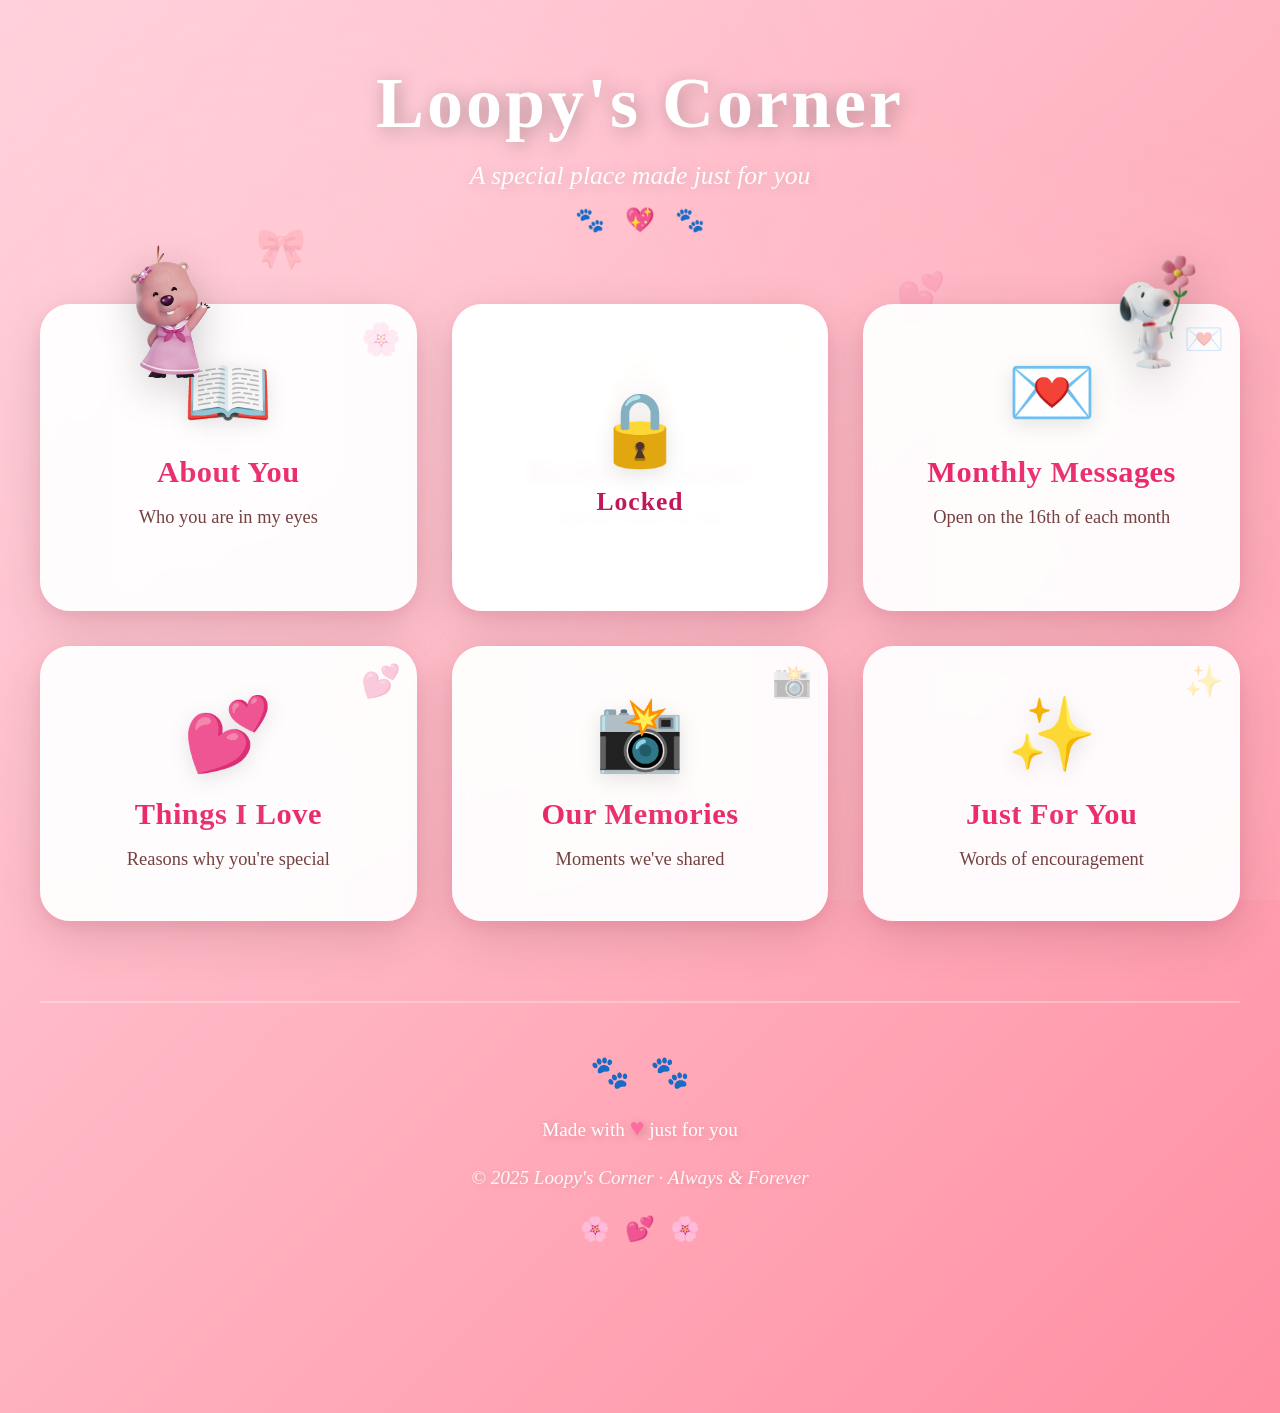
==== dashboard.html @ 28cb63eb "init project" ====
<!DOCTYPE html>
<html lang="en">
<head>
    <meta charset="UTF-8">
    <meta name="viewport" content="width=device-width, initial-scale=1.0">
    <title>Loopy's Place 💕</title>
    <link rel="stylesheet" href="styles.css">
    <link rel="stylesheet" href="dashboard-styles.css">
</head>
<body class="dashboard-page">
    <!-- Custom Cursor Trail Canvas -->
    <canvas id="cursorCanvas"></canvas>

    <!-- Floating Characters: Loopy & Snoopy with Flower -->
    <div class="floating-characters">
        <!-- Loopy - Left Side -->
        <div class="character loopy-char" style="--x: 8%; --y: 25%; --delay: 0s;">
            <img src="loopy.png" alt="Loopy" class="character-img">
            <div class="character-speech">Hi! 💕</div>
        </div>
        
        <!-- Snoopy with Flower - Right Side -->
        <div class="character snoopy-flower-char" style="--x: 85%; --y: 25%; --delay: 0.5s;">
            <img src="snoopy-flower.png" alt="Snoopy" class="character-img">
            <div class="character-speech">For you! 🌸</div>
        </div>
    </div>

    <!-- Floating Decorations -->
    <div class="floating-decorations">
        <span class="float-item flower" style="--delay: 0s; --x: 15%; --y: 45%;">🌸</span>
        <span class="float-item flower" style="--delay: 1.5s; --x: 88%; --y: 50%;">🌺</span>
        <span class="float-item flower" style="--delay: 2s; --x: 25%; --y: 75%;">🌼</span>
        <span class="float-item heart" style="--delay: 0.5s; --x: 70%; --y: 30%;">💕</span>
        <span class="float-item heart" style="--delay: 1s; --x: 35%; --y: 60%;">💖</span>
        <span class="float-item paw" style="--delay: 1.2s; --x: 50%; --y: 85%;">🐾</span>
        <span class="float-item bow" style="--delay: 0.8s; --x: 20%; --y: 25%;">🎀</span>
    </div>

    <!-- Main Dashboard Container -->
    <div class="dashboard-container">
        <!-- Header Section -->
        <div class="dashboard-header">
            <h1 class="dashboard-title">Loopy's Corner</h1>
            <p class="dashboard-subtitle">A special place made just for you</p>
            <div class="title-decoration">
                <span class="deco-paw">🐾</span>
                <span class="deco-heart">💖</span>
                <span class="deco-paw">🐾</span>
            </div>
        </div>

        <!-- Cards Grid -->
        <div class="cards-grid">
            <!-- About You Card -->
            <div class="dashboard-card" onclick="navigateTo('biography.html')" data-card="bio">
                <div class="card-decoration">🌸</div>
                <div class="card-icon">📖</div>
                <h3 class="card-title">About You</h3>
                <p class="card-description">Who you are in my eyes</p>
                <div class="card-hover-effect"></div>
                <div class="card-hearts"></div>
            </div>

            <!-- Birthday Corner Card (Locked until Jan 8) -->
            <div class="dashboard-card locked-card" id="birthdayCard" data-card="birthday">
                <div class="lock-overlay" id="lockOverlay">
                    <div class="lock-icon">🔒</div>
                    <div class="lock-text">Locked</div>
                </div>
                <div class="card-decoration">🎂</div>
                <div class="card-icon">🎂</div>
                <h3 class="card-title">Birthday Corner</h3>
                <p class="card-description">Special wishes for you</p>
                <div class="countdown-text" id="countdownText"></div>
                <div class="card-hover-effect"></div>
                <div class="card-hearts"></div>
            </div>

            <!-- Monthly Messages Card -->
            <div class="dashboard-card" onclick="navigateTo('monthly-messages.html')" data-card="messages">
                <div class="card-decoration">💌</div>
                <div class="card-icon">💌</div>
                <h3 class="card-title">Monthly Messages</h3>
                <p class="card-description">Open on the 16th of each month</p>
                <div class="card-hover-effect"></div>
                <div class="card-hearts"></div>
            </div>

            <!-- Things I Love Card -->
            <div class="dashboard-card" onclick="navigateTo('things-i-love.html')" data-card="love">
                <div class="card-decoration">💕</div>
                <div class="card-icon">💕</div>
                <h3 class="card-title">Things I Love</h3>
                <p class="card-description">Reasons why you're special</p>
                <div class="card-hover-effect"></div>
                <div class="card-hearts"></div>
            </div>

            <!-- Our Memories Card -->
            <div class="dashboard-card" onclick="navigateTo('memories.html')" data-card="memories">
                <div class="card-decoration">📸</div>
                <div class="card-icon">📸</div>
                <h3 class="card-title">Our Memories</h3>
                <p class="card-description">Moments we've shared</p>
                <div class="card-hover-effect"></div>
                <div class="card-hearts"></div>
            </div>

            <!-- Just For You Card -->
            <div class="dashboard-card" onclick="navigateTo('for-you.html')" data-card="foryou">
                <div class="card-decoration">✨</div>
                <div class="card-icon">✨</div>
                <h3 class="card-title">Just For You</h3>
                <p class="card-description">Words of encouragement</p>
                <div class="card-hover-effect"></div>
                <div class="card-hearts"></div>
            </div>
        </div>

        <!-- Footer -->
        <div class="dashboard-footer">
            <div class="footer-characters">
                <span class="footer-paw">🐾</span>
                <span class="footer-paw">🐾</span>
            </div>
            <p>Made with <span class="footer-heart">♥</span> just for you</p>
            <p class="footer-copyright">© 2025 Loopy's Corner · Always & Forever</p>
            <div class="footer-flowers">
                <span>🌸</span>
                <span>💕</span>
                <span>🌸</span>
            </div>
        </div>
    </div>

    <!-- JavaScript Files -->
    <script src="dashboard-interactive.js"></script>
    <script src="dashboard-script.js"></script>
</body>
</html>
---- styles.css ----
/* ============================================
   KAMILA'S WEBSITE - COMPLETE STYLES
   ============================================ */

/* Reset and Base Styles */
* {
    margin: 0;
    padding: 0;
    box-sizing: border-box;
}

body {
    font-family: 'Georgia', serif;
    background: linear-gradient(135deg, #ffd1dc 0%, #ffb3c1 50%, #ff8fa3 100%);
    min-height: 100vh;
    color: #4a0e0e;
    overflow-x: hidden;
}

/* ============================================
   LOGIN PAGE STYLES
   ============================================ */

.login-container {
    display: flex;
    justify-content: center;
    align-items: center;
    min-height: 100vh;
    padding: 20px;
}

.login-box {
    background: white;
    padding: 50px 40px;
    border-radius: 20px;
    box-shadow: 0 20px 60px rgba(0,0,0,0.2);
    text-align: center;
    max-width: 400px;
    width: 100%;
    animation: fadeIn 1s ease-in;
}

.login-title {
    font-size: 2em;
    color: #e91e63;
    margin-bottom: 30px;
    font-weight: normal;
}

.name-input {
    width: 100%;
    padding: 15px;
    font-size: 1.1em;
    border: 2px solid #ffb3c1;
    border-radius: 10px;
    margin-bottom: 20px;
    font-family: 'Georgia', serif;
    transition: border-color 0.3s ease;
}

.name-input:focus {
    outline: none;
    border-color: #e91e63;
}

.submit-btn {
    width: 100%;
    padding: 15px;
    font-size: 1.2em;
    background: linear-gradient(135deg, #e91e63 0%, #c2185b 100%);
    color: white;
    border: none;
    border-radius: 10px;
    cursor: pointer;
    font-family: 'Georgia', serif;
    transition: transform 0.2s ease, box-shadow 0.2s ease;
}

.submit-btn:hover {
    transform: translateY(-2px);
    box-shadow: 0 5px 20px rgba(233, 30, 99, 0.4);
}

.submit-btn:active {
    transform: translateY(0);
}

.error-message {
    color: #c2185b;
    font-size: 1em;
    margin-top: 15px;
    font-style: italic;
    min-height: 24px;
}

/* ============================================
   WELCOME ANIMATION PAGE
   ============================================ */

.welcome-container {
    position: fixed;
    top: 0;
    left: 0;
    width: 100%;
    height: 100vh;
    display: flex;
    justify-content: center;
    align-items: center;
    z-index: 1000;
}

.welcome-text-container {
    position: absolute;
    top: 70%;
    left: 50%;
    transform: translate(-50%, -50%);
    text-align: center;
    z-index: 1001;
}

.welcome-text {
    font-size: 2.5em;
    color: white;
    margin-bottom: 10px;
    text-shadow: 2px 2px 20px rgba(0,0,0,0.5), 0 0 40px rgba(233, 30, 99, 0.3);
    opacity: 0;
    transform: translateY(30px);
}

.welcome-home {
    font-size: 3.8em;
    color: white;
    font-weight: bold;
    text-shadow: 3px 3px 20px rgba(0,0,0,0.5), 0 0 50px rgba(233, 30, 99, 0.4);
    opacity: 0;
    transform: scale(0.8);
    letter-spacing: 2px;
}

/* ============================================
   MAIN WEBSITE STYLES
   ============================================ */

#mainWebsite {
    padding: 20px;
}

.container {
    max-width: 800px;
    margin: 0 auto;
}

/* Header Section */
.header {
    text-align: center;
    padding: 40px 20px;
    background: white;
    border-radius: 20px;
    box-shadow: 0 10px 30px rgba(0,0,0,0.1);
    margin-bottom: 30px;
    animation: fadeIn 1s ease-in;
}

.header h1 {
    font-size: 3em;
    color: #e91e63;
    margin-bottom: 10px;
    text-shadow: 2px 2px 4px rgba(233, 30, 99, 0.2);
}

.header p {
    font-size: 1.2em;
    color: #c2185b;
    font-style: italic;
}

/* Section Styles */
.section {
    background: white;
    padding: 30px;
    border-radius: 20px;
    box-shadow: 0 10px 30px rgba(0,0,0,0.1);
    margin-bottom: 30px;
    animation: slideUp 0.8s ease-out;
}

.section h2 {
    color: #e91e63;
    font-size: 2em;
    margin-bottom: 20px;
    text-align: center;
    border-bottom: 3px solid #ffb3c1;
    padding-bottom: 10px;
}

/* Birthday Message */
.birthday-message {
    font-size: 1.2em;
    line-height: 1.8;
    text-align: center;
    color: #5d1f1f;
}

.birthday-message p {
    margin-bottom: 15px;
}

/* 10 Facts List */
.facts-list {
    list-style: none;
    padding: 0;
}

.facts-list li {
    background: linear-gradient(135deg, #ffe0e9 0%, #ffd1dc 100%);
    padding: 20px;
    margin-bottom: 15px;
    border-radius: 15px;
    border-left: 5px solid #e91e63;
    font-size: 1.1em;
    line-height: 1.6;
    transition: transform 0.3s ease;
}

.facts-list li:hover {
    transform: translateX(10px);
}

.facts-list strong {
    color: #c2185b;
}

/* Monthly Message Section */
.monthly-message-section {
    text-align: center;
}

.date-display {
    font-size: 1.3em;
    color: #c2185b;
    margin-bottom: 20px;
    font-weight: bold;
}

.message-box {
    background: linear-gradient(135deg, #ffe0e9 0%, #ffd1dc 100%);
    padding: 30px;
    border-radius: 15px;
    border: 3px solid #e91e63;
    margin-top: 20px;
    min-height: 150px;
    display: flex;
    align-items: center;
    justify-content: center;
    font-size: 1.2em;
    line-height: 1.8;
    color: #5d1f1f;
}

.locked-message {
    color: #c2185b;
    font-style: italic;
}

/* Decorative Elements */
.paw-prints {
    text-align: center;
    font-size: 2em;
    margin: 20px 0;
    opacity: 0.3;
}

.hearts {
    text-align: center;
    font-size: 2em;
    margin: 20px 0;
    animation: pulse 2s ease-in-out infinite;
}

/* Footer */
.footer {
    text-align: center;
    color: white;
    margin-top: 40px;
    font-size: 1.1em;
    text-shadow: 2px 2px 4px rgba(0,0,0,0.3);
}

.footer p {
    margin-bottom: 10px;
}

/* ============================================
   MUSIC BUTTON
   ============================================ */

.music-button {
    position: fixed;
    bottom: 30px;
    right: 30px;
    width: 60px;
    height: 60px;
    border-radius: 50%;
    background: linear-gradient(135deg, #e91e63 0%, #c2185b 100%);
    color: white;
    border: none;
    font-size: 1.8em;
    cursor: pointer;
    box-shadow: 0 5px 20px rgba(233, 30, 99, 0.4);
    display: flex;
    align-items: center;
    justify-content: center;
    z-index: 9999;
    transition: transform 0.3s ease, box-shadow 0.3s ease;
}

.music-button:hover {
    transform: scale(1.1);
    box-shadow: 0 8px 30px rgba(233, 30, 99, 0.6);
}

.music-button:active {
    transform: scale(0.95);
}

.music-button.play-prompt {
    animation: pulse 2s ease-in-out infinite;
}

/* ============================================
   ANIMATIONS
   ============================================ */

@keyframes fadeIn {
    from { opacity: 0; }
    to { opacity: 1; }
}

@keyframes slideUp {
    from { 
        opacity: 0;
        transform: translateY(30px);
    }
    to { 
        opacity: 1;
        transform: translateY(0);
    }
}

@keyframes textFadeIn {
    from {
        opacity: 0;
        transform: translateY(20px);
    }
    to {
        opacity: 1;
        transform: translateY(0);
    }
}

@keyframes pulse {
    0%, 100% { transform: scale(1); }
    50% { transform: scale(1.1); }
}

@keyframes shake {
    0%, 100% { transform: translateX(0); }
    25% { transform: translateX(-10px); }
    50% { transform: translateX(10px); }
    75% { transform: translateX(-10px); }
}

/* ============================================
   RESPONSIVE DESIGN
   ============================================ */

@media (max-width: 600px) {
    .login-title {
        font-size: 1.5em;
    }
    
    .welcome-text {
        font-size: 1.8em;
    }
    
    .welcome-home {
        font-size: 2.5em;
    }
    
    .header h1 {
        font-size: 2em;
    }
    
    .section {
        padding: 20px;
    }
    
    .facts-list li {
        font-size: 1em;
    }
}
---- dashboard-styles.css ----
/* ============================================
   LOOPY'S CORNER - DASHBOARD STYLES
   FINAL CLEAN VERSION
   ============================================ */

/* ============================================
   BASE STYLES
   ============================================ */
.dashboard-page {
    background: linear-gradient(135deg, #ffd1dc 0%, #ffb3c1 50%, #ff8fa3 100%);
    min-height: 100vh;
    padding: 60px 20px 20px;
    position: relative;
    overflow-x: hidden;
    overflow-y: auto;
}

.dashboard-page::before {
    content: '';
    position: fixed;
    top: 0;
    left: 0;
    width: 100%;
    height: 100%;
    background-image: 
        radial-gradient(circle at 20% 50%, rgba(255, 255, 255, 0.1) 0%, transparent 50%),
        radial-gradient(circle at 80% 80%, rgba(255, 255, 255, 0.1) 0%, transparent 50%),
        radial-gradient(circle at 40% 20%, rgba(255, 255, 255, 0.05) 0%, transparent 50%);
    pointer-events: none;
    z-index: 0;
}

.dashboard-container {
    max-width: 1200px;
    margin: 0 auto;
    position: relative;
    z-index: 2;
    padding-bottom: 100px;
}

/* ============================================
   FLOATING CHARACTERS (Loopy & Snoopy)
   ============================================ */
.floating-characters {
    position: fixed;
    top: 0;
    left: 0;
    width: 100%;
    height: 100%;
    pointer-events: none;
    z-index: 3;
}

.character {
    position: absolute;
    left: var(--x);
    top: var(--y);
    pointer-events: all;
    cursor: pointer;
    transition: all 0.4s cubic-bezier(0.68, -0.55, 0.265, 1.55);
    animation: characterFloat 6s ease-in-out infinite;
    animation-delay: var(--delay);
}

.character-img {
    width: 120px;
    height: auto;
    filter: drop-shadow(0 10px 20px rgba(0,0,0,0.2));
    transition: all 0.4s ease;
}

.loopy-char .character-img {
    width: 140px;
}

.snoopy-flower-char .character-img {
    width: 130px;
}

.character:hover .character-img {
    filter: drop-shadow(0 15px 30px rgba(233, 30, 99, 0.4));
}

.character-speech {
    position: absolute;
    top: -50px;
    left: 50%;
    transform: translateX(-50%) translateY(0) scale(0.8);
    background: white;
    padding: 10px 20px;
    border-radius: 20px;
    box-shadow: 0 5px 20px rgba(0,0,0,0.2);
    font-size: 1.1em;
    color: #e91e63;
    font-weight: bold;
    white-space: nowrap;
    opacity: 0;
    transition: all 0.3s ease;
    pointer-events: none;
}

.character-speech::after {
    content: '';
    position: absolute;
    bottom: -10px;
    left: 50%;
    transform: translateX(-50%);
    width: 0;
    height: 0;
    border-left: 10px solid transparent;
    border-right: 10px solid transparent;
    border-top: 10px solid white;
}

/* ============================================
   FLOATING DECORATIONS
   ============================================ */
.floating-decorations {
    position: fixed;
    top: 0;
    left: 0;
    width: 100%;
    height: 100%;
    pointer-events: none;
    z-index: 1;
}

.float-item {
    position: absolute;
    font-size: 2.5em;
    opacity: 0.15;
    animation: float 8s ease-in-out infinite;
    animation-delay: var(--delay);
    left: var(--x);
    top: var(--y);
    filter: drop-shadow(0 0 10px rgba(255, 255, 255, 0.3));
}

.float-item.flower {
    font-size: 3em;
    opacity: 0.25;
    animation: floatRotate 10s ease-in-out infinite;
    animation-delay: var(--delay);
}

.float-item.heart {
    animation: floatPulse 6s ease-in-out infinite;
    animation-delay: var(--delay);
}

.float-item.paw {
    animation: floatBounce 7s ease-in-out infinite;
    animation-delay: var(--delay);
}

/* ============================================
   HEADER SECTION
   ============================================ */
.dashboard-header {
    text-align: center;
    margin-bottom: 70px;
    animation: fadeInDown 1.2s ease-out;
}

.dashboard-title {
    font-size: 4.5em;
    color: white;
    text-shadow: 
        3px 3px 20px rgba(0,0,0,0.3),
        0 0 40px rgba(255, 255, 255, 0.2);
    margin-bottom: 15px;
    font-weight: bold;
    letter-spacing: 3px;
    line-height: 1.2;
}

.dashboard-subtitle {
    font-size: 1.6em;
    color: rgba(255, 255, 255, 0.95);
    text-shadow: 2px 2px 15px rgba(0,0,0,0.2);
    font-style: italic;
    font-weight: 300;
}

.title-decoration {
    display: flex;
    justify-content: center;
    align-items: center;
    gap: 20px;
    margin-top: 15px;
    font-size: 1.5em;
}

.deco-paw {
    animation: pawWiggle 2s ease-in-out infinite;
    display: inline-block;
}

.deco-heart {
    animation: heartbeat 1.5s ease-in-out infinite;
    display: inline-block;
}

/* ============================================
   CARDS GRID
   ============================================ */
.cards-grid {
    display: grid;
    grid-template-columns: repeat(auto-fit, minmax(320px, 1fr));
    gap: 35px;
    margin-bottom: 80px;
}

/* ============================================
   DASHBOARD CARDS
   ============================================ */
.dashboard-card {
    background: rgba(255, 255, 255, 0.95);
    backdrop-filter: blur(10px);
    border-radius: 30px;
    padding: 45px 35px;
    text-align: center;
    position: relative;
    cursor: pointer;
    overflow: hidden;
    box-shadow: 
        0 15px 50px rgba(0,0,0,0.12),
        0 5px 15px rgba(233, 30, 99, 0.1);
    transition: all 0.5s cubic-bezier(0.175, 0.885, 0.32, 1.275);
    animation: fadeInUp 0.9s ease-out;
    animation-fill-mode: both;
    border: 1px solid rgba(255, 255, 255, 0.3);
}

.dashboard-card:nth-child(1) { animation-delay: 0.1s; }
.dashboard-card:nth-child(2) { animation-delay: 0.2s; }
.dashboard-card:nth-child(3) { animation-delay: 0.3s; }
.dashboard-card:nth-child(4) { animation-delay: 0.4s; }
.dashboard-card:nth-child(5) { animation-delay: 0.5s; }
.dashboard-card:nth-child(6) { animation-delay: 0.6s; }

.dashboard-card::before {
    content: '';
    position: absolute;
    top: -50%;
    left: -50%;
    width: 200%;
    height: 200%;
    background: linear-gradient(
        45deg,
        transparent 30%,
        rgba(255, 255, 255, 0.1) 50%,
        transparent 70%
    );
    transform: rotate(45deg);
    transition: all 0.6s ease;
}

.dashboard-card:hover::before {
    left: 100%;
}

.dashboard-card:hover {
    transform: translateY(-20px) scale(1.03);
    box-shadow: 
        0 25px 70px rgba(0,0,0,0.2),
        0 10px 30px rgba(233, 30, 99, 0.3);
}

.dashboard-card:active {
    transform: translateY(-15px) scale(1.01);
}

.card-hover-effect {
    position: absolute;
    top: 0;
    left: 0;
    width: 100%;
    height: 100%;
    background: linear-gradient(135deg, rgba(233, 30, 99, 0.08) 0%, rgba(194, 24, 91, 0.08) 100%);
    opacity: 0;
    transition: opacity 0.4s ease;
    pointer-events: none;
    border-radius: 30px;
}

.dashboard-card:hover .card-hover-effect {
    opacity: 1;
}

.card-icon {
    font-size: 4.5em;
    margin-bottom: 20px;
    display: inline-block;
    transition: all 0.5s cubic-bezier(0.68, -0.55, 0.265, 1.55);
    filter: drop-shadow(0 5px 10px rgba(0,0,0,0.1));
}

.dashboard-card:hover .card-icon {
    transform: scale(1.25) rotate(8deg);
    filter: drop-shadow(0 8px 15px rgba(233, 30, 99, 0.3));
}

.card-decoration {
    position: absolute;
    top: 15px;
    right: 15px;
    font-size: 2em;
    opacity: 0.3;
    transition: all 0.4s ease;
    animation: decorationFloat 3s ease-in-out infinite;
}

.dashboard-card:hover .card-decoration {
    opacity: 0.8;
    transform: scale(1.3) rotate(360deg);
}

.card-title {
    font-size: 1.9em;
    color: #e91e63;
    margin-bottom: 12px;
    font-weight: bold;
    letter-spacing: 0.5px;
}

.card-description {
    font-size: 1.15em;
    color: #5d1f1f;
    line-height: 1.7;
    opacity: 0.85;
}

.card-hearts {
    position: absolute;
    bottom: 0;
    left: 0;
    width: 100%;
    height: 100%;
    pointer-events: none;
    overflow: hidden;
}

/* ============================================
   LOCKED BIRTHDAY CARD
   ============================================ */
.locked-card {
    cursor: not-allowed;
    position: relative;
}

.locked-card:hover {
    transform: translateY(-12px) scale(1.02);
}

.lock-overlay {
    position: absolute;
    top: 0;
    left: 0;
    width: 100%;
    height: 100%;
    background: rgba(255, 255, 255, 0.97);
    backdrop-filter: blur(5px);
    display: flex;
    flex-direction: column;
    align-items: center;
    justify-content: center;
    z-index: 10;
    border-radius: 30px;
    transition: all 0.4s ease;
}

.locked-card:hover .lock-overlay {
    background: rgba(255, 255, 255, 0.99);
}

.lock-icon {
    font-size: 4.5em;
    margin-bottom: 15px;
    animation: lockShake 3s ease-in-out infinite;
    filter: drop-shadow(0 5px 10px rgba(0,0,0,0.1));
}

.lock-text {
    font-size: 1.6em;
    color: #c2185b;
    font-weight: bold;
    margin-bottom: 12px;
    letter-spacing: 1px;
}

.countdown-text {
    font-size: 1.1em;
    color: #e91e63;
    margin-top: 15px;
    font-weight: 500;
    padding: 8px 20px;
    background: rgba(233, 30, 99, 0.1);
    border-radius: 20px;
}

.dashboard-card.unlocked .lock-overlay {
    display: none;
}

.dashboard-card.unlocked {
    cursor: pointer;
    background: linear-gradient(135deg, #ffe0e9 0%, #ffd1dc 100%);
    border: 3px solid #e91e63;
    box-shadow: 
        0 15px 50px rgba(233, 30, 99, 0.25),
        0 0 0 4px rgba(233, 30, 99, 0.1);
}

.dashboard-card.unlocked .card-icon {
    animation: celebrate 1.5s ease-in-out infinite;
}

/* ============================================
   FOOTER
   ============================================ */
.dashboard-footer {
    text-align: center;
    margin-top: 80px;
    padding: 50px 20px;
    border-top: 2px solid rgba(255, 255, 255, 0.3);
    position: relative;
}

.footer-characters {
    display: flex;
    justify-content: center;
    gap: 20px;
    margin-bottom: 15px;
    font-size: 2em;
}

.footer-paw {
    animation: pawBounce 2s ease-in-out infinite;
    display: inline-block;
}

.footer-paw:nth-child(2) {
    animation-delay: 0.5s;
}

.dashboard-footer p {
    color: white;
    font-size: 1.2em;
    text-shadow: 2px 2px 10px rgba(0,0,0,0.2);
    margin-bottom: 10px;
    line-height: 1.8;
}

.footer-copyright {
    font-size: 1em;
    opacity: 0.9;
    font-style: italic;
}

.footer-heart {
    display: inline-block;
    animation: heartbeat 1.5s ease-in-out infinite;
    color: #ff6b9d;
    font-size: 1.3em;
}

.footer-flowers {
    display: flex;
    justify-content: center;
    gap: 15px;
    margin-top: 20px;
    font-size: 1.5em;
}

.footer-flowers span {
    animation: flowerSway 3s ease-in-out infinite;
    display: inline-block;
}

.footer-flowers span:nth-child(1) { animation-delay: 0s; }
.footer-flowers span:nth-child(2) { animation-delay: 0.5s; }
.footer-flowers span:nth-child(3) { animation-delay: 1s; }

/* ============================================
   ANIMATIONS
   ============================================ */
@keyframes characterFloat {
    0%, 100% { transform: translateY(0px) rotate(0deg); }
    25% { transform: translateY(-15px) rotate(3deg); }
    50% { transform: translateY(-5px) rotate(-2deg); }
    75% { transform: translateY(-20px) rotate(2deg); }
}

@keyframes float {
    0%, 100% { transform: translateY(0px) rotate(0deg); }
    33% { transform: translateY(-25px) rotate(5deg); }
    66% { transform: translateY(-15px) rotate(-5deg); }
}

@keyframes floatRotate {
    0%, 100% { transform: translateY(0px) rotate(0deg); opacity: 0.25; }
    50% { transform: translateY(-30px) rotate(180deg); opacity: 0.4; }
}

@keyframes floatPulse {
    0%, 100% { transform: translateY(0px) scale(1); opacity: 0.15; }
    50% { transform: translateY(-20px) scale(1.3); opacity: 0.3; }
}

@keyframes floatBounce {
    0%, 100% { transform: translateY(0px); }
    50% { transform: translateY(-40px); }
}

@keyframes fadeInDown {
    from { opacity: 0; transform: translateY(-60px); }
    to { opacity: 1; transform: translateY(0); }
}

@keyframes fadeInUp {
    from { opacity: 0; transform: translateY(60px); }
    to { opacity: 1; transform: translateY(0); }
}

@keyframes pawWiggle {
    0%, 100% { transform: rotate(0deg); }
    25% { transform: rotate(-15deg); }
    75% { transform: rotate(15deg); }
}

@keyframes heartbeat {
    0%, 100% { transform: scale(1); }
    25% { transform: scale(1.2); }
    50% { transform: scale(1); }
}

@keyframes decorationFloat {
    0%, 100% { transform: translateY(0px); }
    50% { transform: translateY(-10px); }
}

@keyframes lockShake {
    0%, 100% { transform: rotate(0deg); }
    10% { transform: rotate(-8deg); }
    20% { transform: rotate(8deg); }
    30% { transform: rotate(-8deg); }
    40% { transform: rotate(8deg); }
    50% { transform: rotate(0deg); }
}

@keyframes celebrate {
    0%, 100% { transform: scale(1) rotate(0deg); }
    25% { transform: scale(1.15) rotate(-8deg); }
    75% { transform: scale(1.15) rotate(8deg); }
}

@keyframes pawBounce {
    0%, 100% { transform: translateY(0); }
    50% { transform: translateY(-10px); }
}

@keyframes flowerSway {
    0%, 100% { transform: rotate(-5deg); }
    50% { transform: rotate(5deg); }
}

/* ============================================
   SCROLLBAR STYLING
   ============================================ */
.dashboard-page::-webkit-scrollbar {
    width: 12px;
}

.dashboard-page::-webkit-scrollbar-track {
    background: rgba(255, 255, 255, 0.1);
}

.dashboard-page::-webkit-scrollbar-thumb {
    background: rgba(233, 30, 99, 0.5);
    border-radius: 10px;
}

.dashboard-page::-webkit-scrollbar-thumb:hover {
    background: rgba(233, 30, 99, 0.7);
}

/* ============================================
   RESPONSIVE DESIGN
   ============================================ */
@media (max-width: 768px) {
    .dashboard-title {
        font-size: 2.8em;
        letter-spacing: 1px;
    }
    
    .dashboard-subtitle {
        font-size: 1.3em;
    }
    
    .cards-grid {
        grid-template-columns: 1fr;
        gap: 25px;
    }
    
    .dashboard-card {
        padding: 35px 25px;
    }
    
    .card-icon {
        font-size: 3.5em;
    }
    
    .card-title {
        font-size: 1.6em;
    }
    
    .float-item {
        font-size: 1.8em;
    }
    
    .character-img {
        width: 80px !important;
    }
    
    .loopy-char .character-img {
        width: 90px !important;
    }
}

@media (max-width: 480px) {
    .dashboard-page {
        padding: 40px 15px 15px;
    }
    
    .dashboard-title {
        font-size: 2.2em;
    }
    
    .dashboard-subtitle {
        font-size: 1.1em;
    }
    
    .dashboard-header {
        margin-bottom: 50px;
    }
    
    .floating-decorations,
    .floating-characters {
        display: none;
    }
    
    .dashboard-footer {
        margin-top: 60px;
        padding: 30px 15px;
    }
}
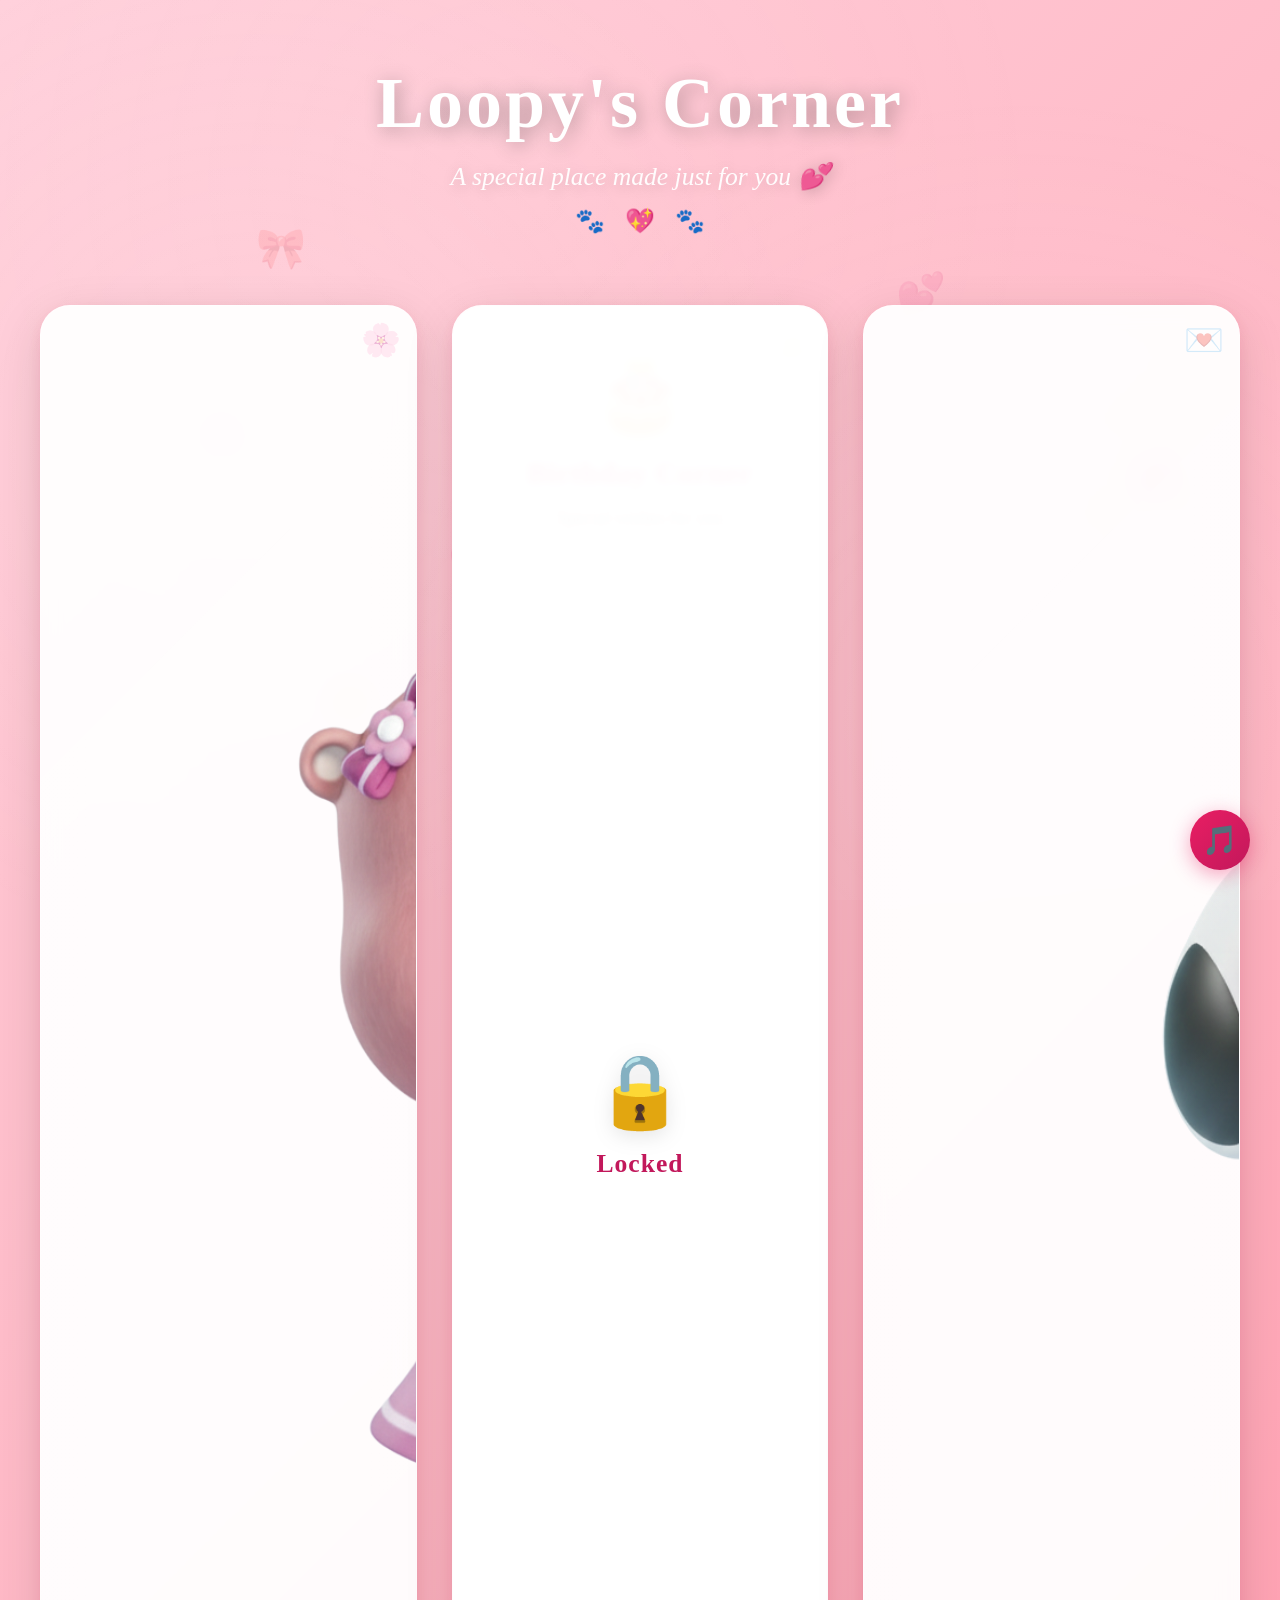
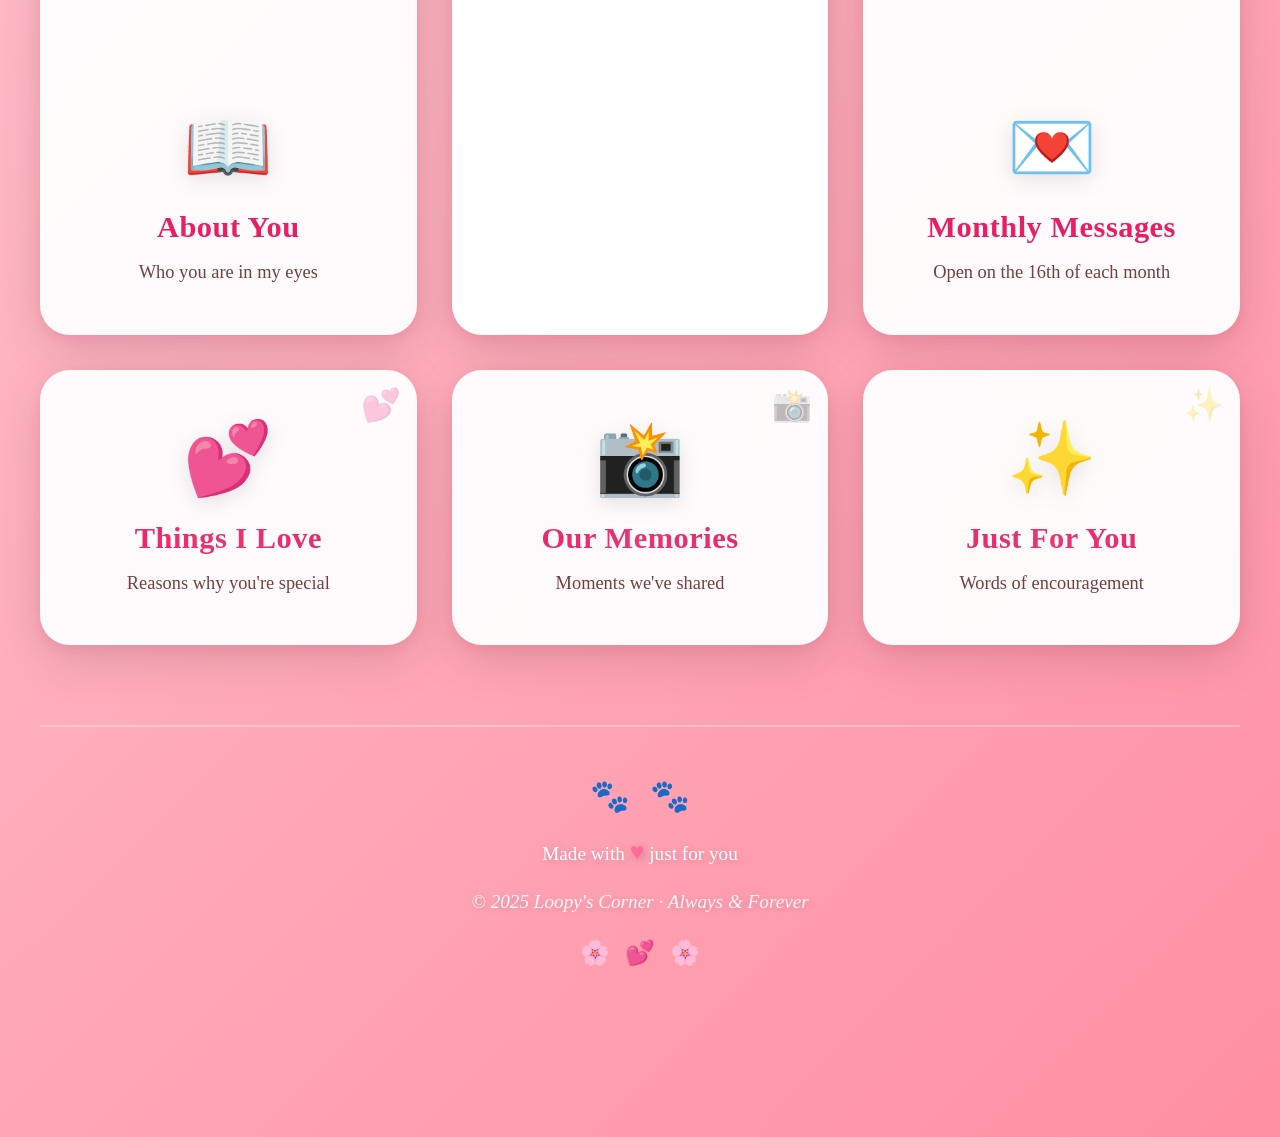
==== commit e64377f7: "update musik lagi" ====
--- a/dashboard.html
+++ b/dashboard.html
@@ -10,21 +10,6 @@
 <body class="dashboard-page">
     <!-- Custom Cursor Trail Canvas -->
     <canvas id="cursorCanvas"></canvas>
-
-    <!-- Floating Characters: Loopy & Snoopy with Flower -->
-    <div class="floating-characters">
-        <!-- Loopy - Left Side -->
-        <div class="character loopy-char" style="--x: 8%; --y: 25%; --delay: 0s;">
-            <img src="loopy.png" alt="Loopy" class="character-img">
-            <div class="character-speech">Hi! 💕</div>
-        </div>
-        
-        <!-- Snoopy with Flower - Right Side -->
-        <div class="character snoopy-flower-char" style="--x: 85%; --y: 25%; --delay: 0.5s;">
-            <img src="snoopy-flower.png" alt="Snoopy" class="character-img">
-            <div class="character-speech">For you! 🌸</div>
-        </div>
-    </div>
 
     <!-- Floating Decorations -->
     <div class="floating-decorations">
@@ -42,7 +27,7 @@
         <!-- Header Section -->
         <div class="dashboard-header">
             <h1 class="dashboard-title">Loopy's Corner</h1>
-            <p class="dashboard-subtitle">A special place made just for you</p>
+            <p class="dashboard-subtitle">A special place made just for you 💕</p>
             <div class="title-decoration">
                 <span class="deco-paw">🐾</span>
                 <span class="deco-heart">💖</span>
@@ -54,6 +39,11 @@
         <div class="cards-grid">
             <!-- About You Card -->
             <div class="dashboard-card" onclick="navigateTo('biography.html')" data-card="bio">
+                <!-- Loopy Character on this card -->
+                <div class="card-character loopy-card-char">
+                    <img src="loopy.png" alt="Loopy" class="card-character-img">
+                    <div class="character-speech">Hi! 💕</div>
+                </div>
                 <div class="card-decoration">🌸</div>
                 <div class="card-icon">📖</div>
                 <h3 class="card-title">About You</h3>
@@ -79,6 +69,11 @@
 
             <!-- Monthly Messages Card -->
             <div class="dashboard-card" onclick="navigateTo('monthly-messages.html')" data-card="messages">
+                <!-- Snoopy with Flower Character on this card -->
+                <div class="card-character snoopy-card-char">
+                    <img src="snoopy-flower.png" alt="Snoopy" class="card-character-img">
+                    <div class="character-speech">For you! 🌸</div>
+                </div>
                 <div class="card-decoration">💌</div>
                 <div class="card-icon">💌</div>
                 <h3 class="card-title">Monthly Messages</h3>
@@ -135,7 +130,26 @@
     </div>
 
     <!-- JavaScript Files -->
+    <script src="music.js"></script>
     <script src="dashboard-interactive.js"></script>
     <script src="dashboard-script.js"></script>
+    
+    <!-- Auto-start music on dashboard -->
+    <script>
+        // Wait for music player to be ready
+        window.addEventListener('load', function() {
+            setTimeout(function() {
+                if (typeof musicPlayer !== 'undefined') {
+                    console.log('Dashboard loaded - checking music...');
+                    // If music wasn't already playing, start it
+                    const wasPlaying = sessionStorage.getItem('musicPlaying');
+                    if (wasPlaying !== 'true') {
+                        console.log('Starting music on dashboard...');
+                        musicPlayer.play();
+                    }
+                }
+            }, 500);
+        });
+    </script>
 </body>
 </html>
--- a/dashboard-styles.css
+++ b/dashboard-styles.css
@@ -42,7 +42,7 @@
    FLOATING CHARACTERS (Loopy & Snoopy)
    ============================================ */
 .floating-characters {
-    position: fixed;
+    position: absolute;
     top: 0;
     left: 0;
     width: 100%;
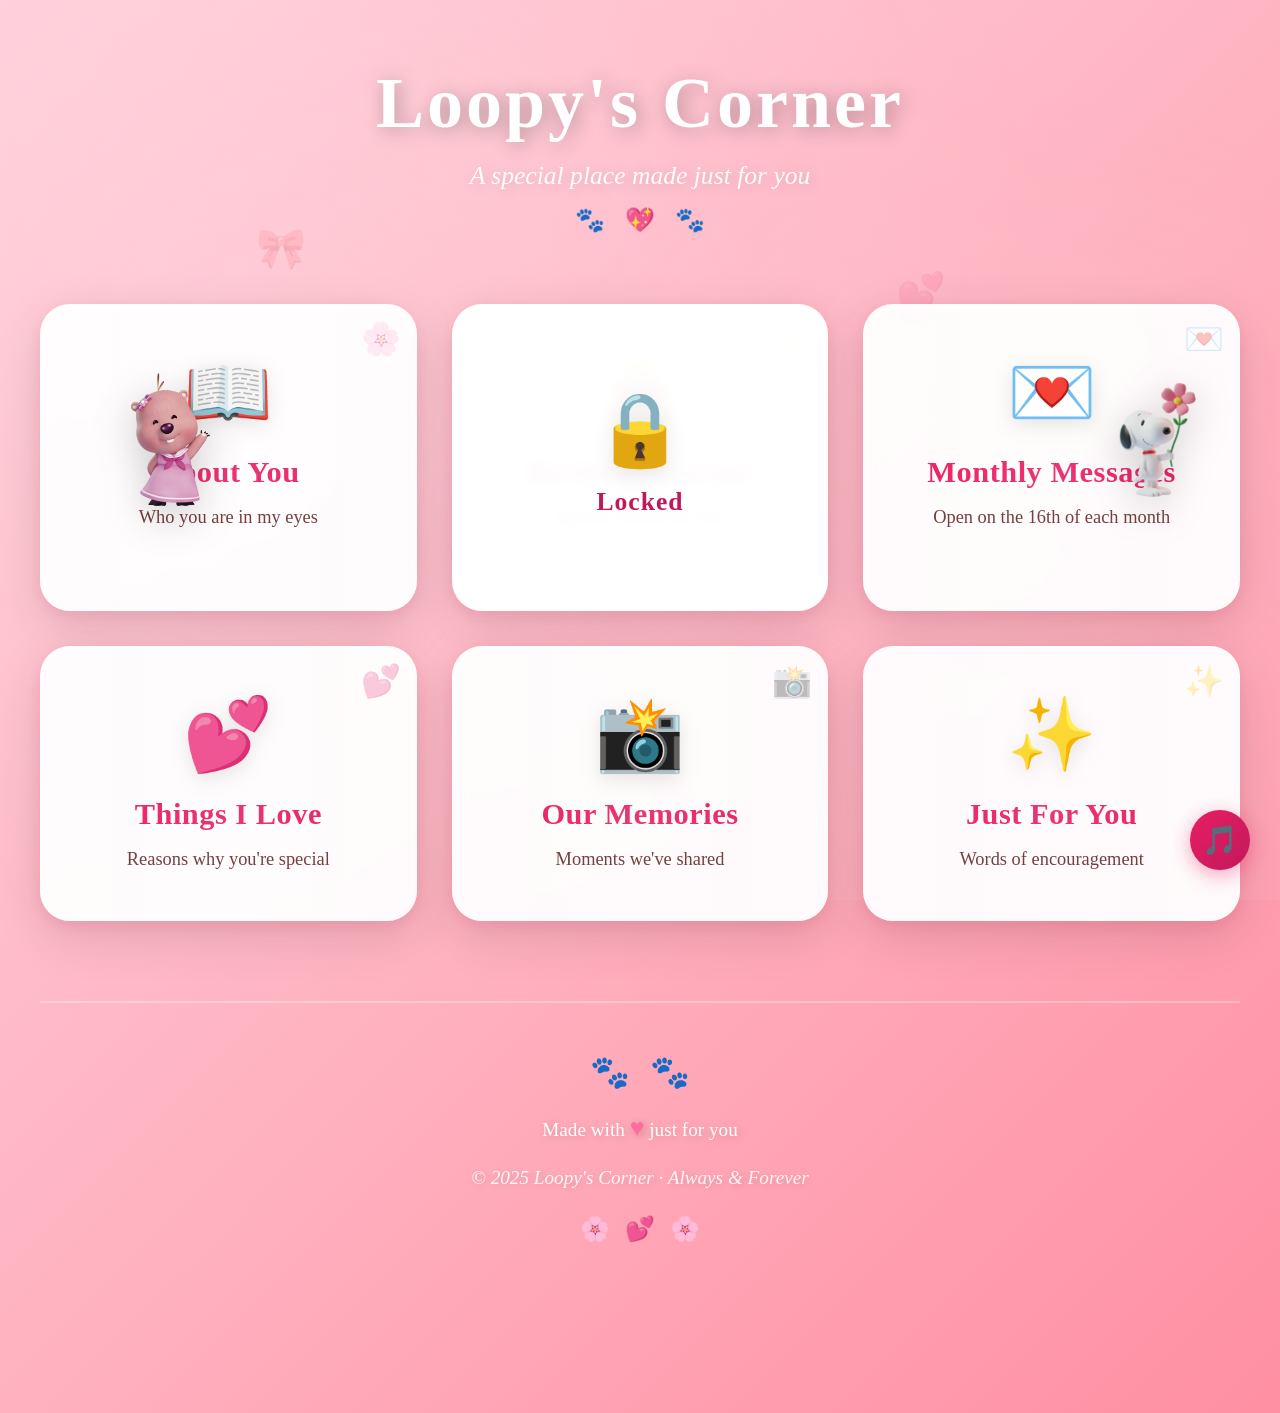
==== commit e3c788e0: "update fix musik" ====
--- a/dashboard.html
+++ b/dashboard.html
@@ -10,6 +10,21 @@
 <body class="dashboard-page">
     <!-- Custom Cursor Trail Canvas -->
     <canvas id="cursorCanvas"></canvas>
+
+    <!-- Floating Characters: Loopy & Snoopy with Flower -->
+    <div class="floating-characters">
+        <!-- Loopy - Left Side -->
+        <div class="character loopy-char" style="--x: 8%; --y: 25%; --delay: 0s;">
+            <img src="loopy.png" alt="Loopy" class="character-img">
+            <div class="character-speech">Hi! 💕</div>
+        </div>
+        
+        <!-- Snoopy with Flower - Right Side -->
+        <div class="character snoopy-flower-char" style="--x: 85%; --y: 25%; --delay: 0.5s;">
+            <img src="snoopy-flower.png" alt="Snoopy" class="character-img">
+            <div class="character-speech">For you! 🌸</div>
+        </div>
+    </div>
 
     <!-- Floating Decorations -->
     <div class="floating-decorations">
@@ -27,7 +42,7 @@
         <!-- Header Section -->
         <div class="dashboard-header">
             <h1 class="dashboard-title">Loopy's Corner</h1>
-            <p class="dashboard-subtitle">A special place made just for you 💕</p>
+            <p class="dashboard-subtitle">A special place made just for you</p>
             <div class="title-decoration">
                 <span class="deco-paw">🐾</span>
                 <span class="deco-heart">💖</span>
@@ -39,11 +54,6 @@
         <div class="cards-grid">
             <!-- About You Card -->
             <div class="dashboard-card" onclick="navigateTo('biography.html')" data-card="bio">
-                <!-- Loopy Character on this card -->
-                <div class="card-character loopy-card-char">
-                    <img src="loopy.png" alt="Loopy" class="card-character-img">
-                    <div class="character-speech">Hi! 💕</div>
-                </div>
                 <div class="card-decoration">🌸</div>
                 <div class="card-icon">📖</div>
                 <h3 class="card-title">About You</h3>
@@ -69,11 +79,6 @@
 
             <!-- Monthly Messages Card -->
             <div class="dashboard-card" onclick="navigateTo('monthly-messages.html')" data-card="messages">
-                <!-- Snoopy with Flower Character on this card -->
-                <div class="card-character snoopy-card-char">
-                    <img src="snoopy-flower.png" alt="Snoopy" class="card-character-img">
-                    <div class="character-speech">For you! 🌸</div>
-                </div>
                 <div class="card-decoration">💌</div>
                 <div class="card-icon">💌</div>
                 <h3 class="card-title">Monthly Messages</h3>
@@ -134,17 +139,13 @@
     <script src="dashboard-interactive.js"></script>
     <script src="dashboard-script.js"></script>
     
-    <!-- Auto-start music on dashboard -->
+    <!-- Auto-start music -->
     <script>
-        // Wait for music player to be ready
         window.addEventListener('load', function() {
             setTimeout(function() {
                 if (typeof musicPlayer !== 'undefined') {
-                    console.log('Dashboard loaded - checking music...');
-                    // If music wasn't already playing, start it
                     const wasPlaying = sessionStorage.getItem('musicPlaying');
                     if (wasPlaying !== 'true') {
-                        console.log('Starting music on dashboard...');
                         musicPlayer.play();
                     }
                 }
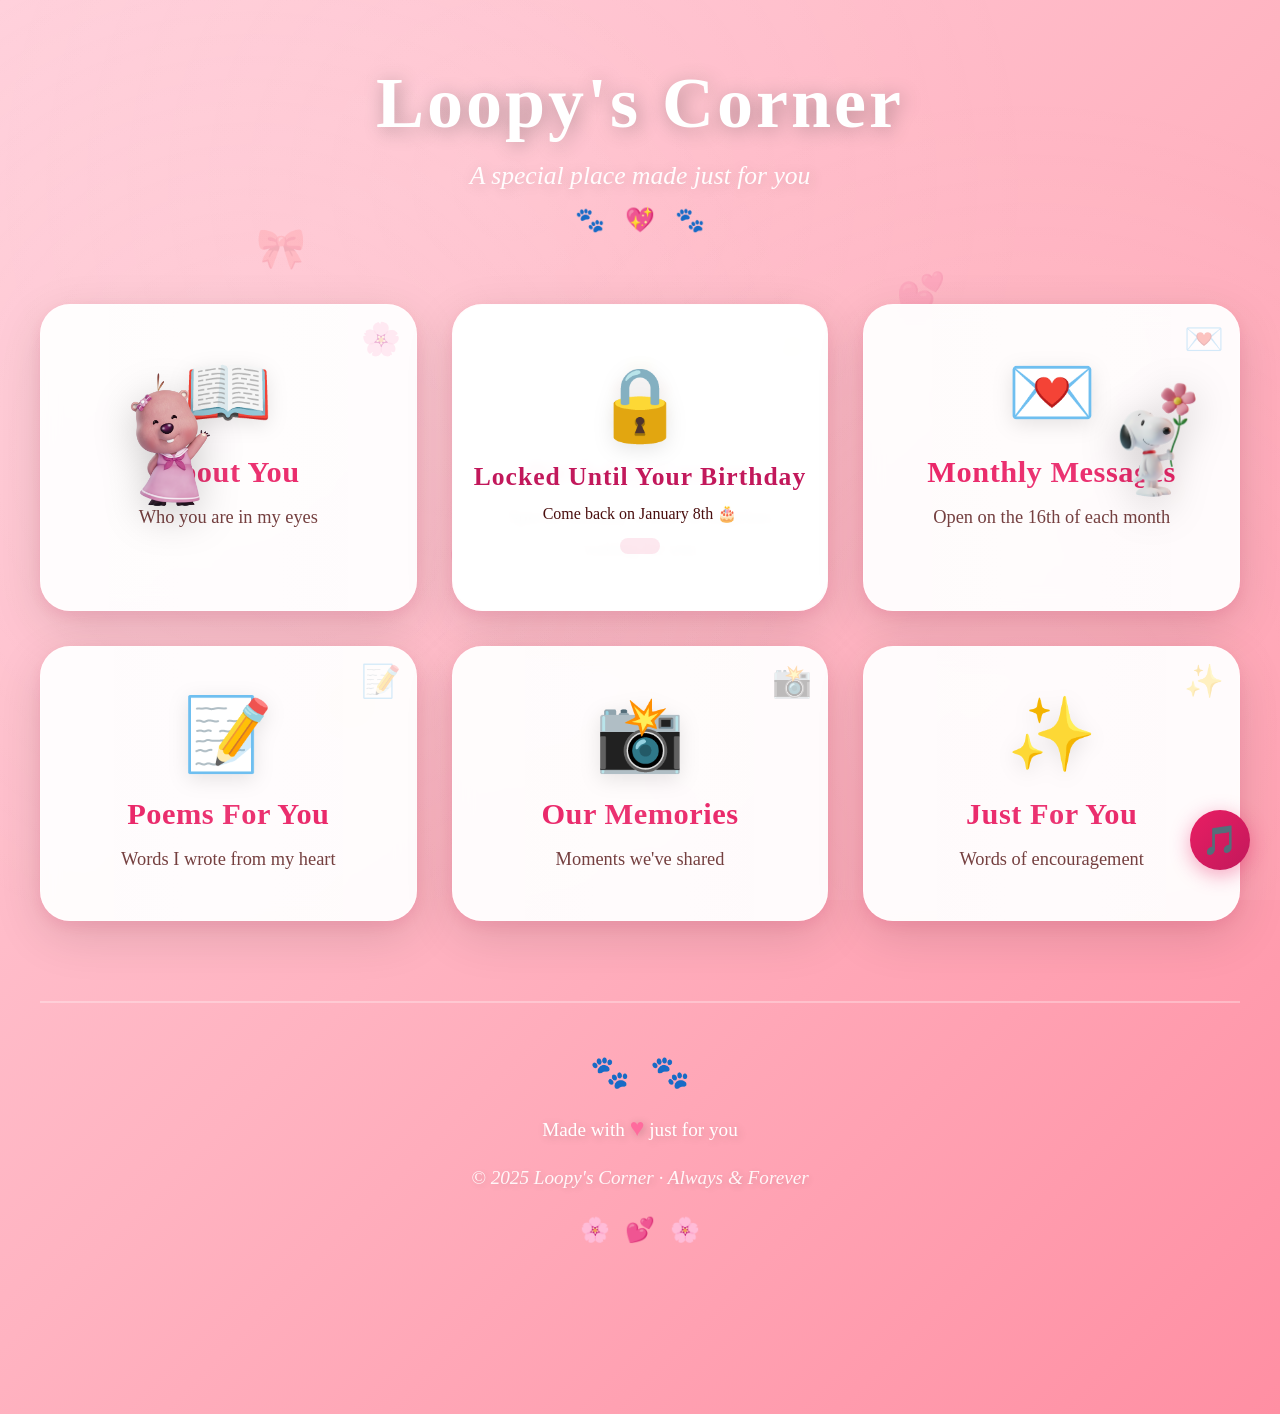
==== commit fc78b8ca: "ngubah card" ====
--- a/dashboard.html
+++ b/dashboard.html
@@ -66,13 +66,14 @@
             <div class="dashboard-card locked-card" id="birthdayCard" data-card="birthday">
                 <div class="lock-overlay" id="lockOverlay">
                     <div class="lock-icon">🔒</div>
-                    <div class="lock-text">Locked</div>
+                    <div class="lock-text">Locked Until Your Birthday</div>
+                    <div class="lock-description">Come back on January 8th 🎂</div>
+                    <div class="countdown-text" id="countdownText"></div>
                 </div>
                 <div class="card-decoration">🎂</div>
                 <div class="card-icon">🎂</div>
                 <h3 class="card-title">Birthday Corner</h3>
-                <p class="card-description">Special wishes for you</p>
-                <div class="countdown-text" id="countdownText"></div>
+                <p class="card-description">Special birthday wishes & surprises waiting for you</p>
                 <div class="card-hover-effect"></div>
                 <div class="card-hearts"></div>
             </div>
@@ -87,12 +88,12 @@
                 <div class="card-hearts"></div>
             </div>
 
-            <!-- Things I Love Card -->
+            <!-- Poems For You Card (renamed from Things I Love) -->
             <div class="dashboard-card" onclick="navigateTo('things-i-love.html')" data-card="love">
-                <div class="card-decoration">💕</div>
-                <div class="card-icon">💕</div>
-                <h3 class="card-title">Things I Love</h3>
-                <p class="card-description">Reasons why you're special</p>
+                <div class="card-decoration">📝</div>
+                <div class="card-icon">📝</div>
+                <h3 class="card-title">Poems For You</h3>
+                <p class="card-description">Words I wrote from my heart</p>
                 <div class="card-hover-effect"></div>
                 <div class="card-hearts"></div>
             </div>
